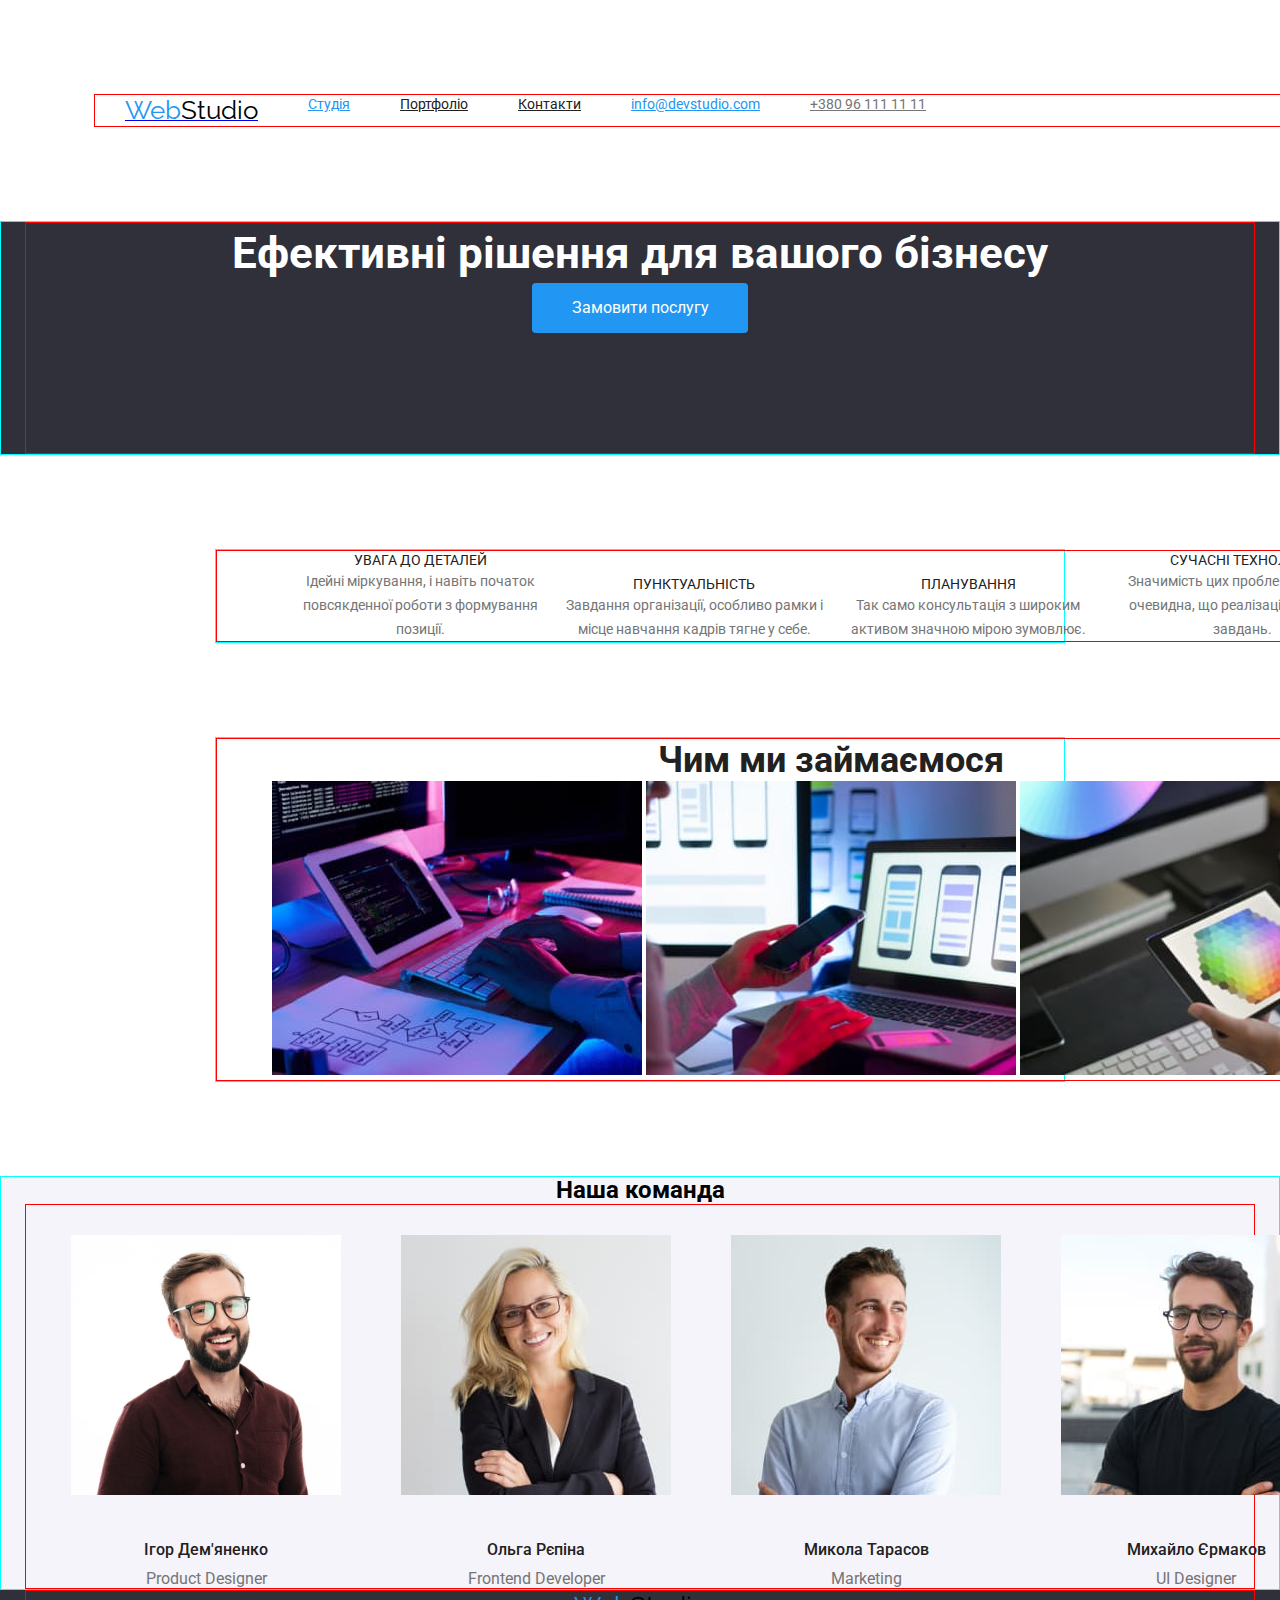
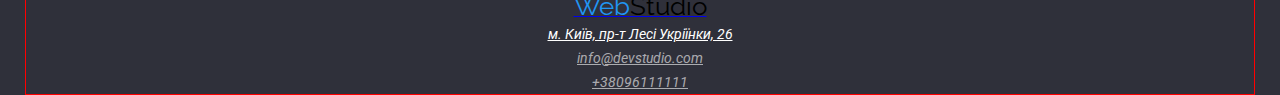
==== index.html @ 7ef8d518 "дз" ====
<!DOCTYPE html>
<html lang="en">
  <head>
    <meta charset="UTF-8" />
    <meta http-equiv="X-UA-Compatible" content="IE=edge" />
    <meta name="viewport" content="width=device-width, initial-scale=1.0" />
    <link rel="preconnect" href="https://fonts.googleapis.com" />
    <link rel="preconnect" href="https://fonts.gstatic.com" crossorigin />
    <link
      href="https://fonts.googleapis.com/css2?family=Raleway:wght@700&family=Roboto:wght@400;500;700;900&display=swap"
      rel="stylesheet"
    />
    <link
      rel="stylesheet"
      href="https://cdnjs.cloudflare.com/ajax/libs/modern-normalize/1.1.0/modern-normalize.min.css"
    />
    <link rel="stylesheet" href="./Styles/styles.css" />
    <title>Web studio</title>
  </head>
  <body class="body">
    <!--Header-->
    <header class="header">
      <!--Navigation-->
      <div class="conteiner">
        <nav>
          <ul class="header_list list">
            <li>
              <a
                class="header_logo"
                href="./index.html"
                rel="noopeper noreforrer nofollow"
                ><span class="web">Web</span
                ><span class="webstudio">Studio</span></a
              >
            </li>
            <li class="item">
              <a class="studio" href="">Студія</a>
            </li>
            <li class="item">
              <a
                class="portfolio"
                href="./portfolio.html"
                rel="noopeper noreforrer nofollow"
                >Портфоліо</a
              >
            </li>
            <li class="item">
              <a class="contacs" href="">Контакти</a>
            </li>
          </ul>
        </nav>
        <!--Top Line-->
        <ul class="header_list list">
          <li class="item">
            <a
              class="mail"
              href="mailto:info@devstudio.com"
              rel="noopeper noreforrer nofollow"
              >info@devstudio.com</a
            >
          </li>
          <li class="item">
            <a class="tel" href="tel:+380961111111">+380 96 111 11 11</a>
          </li>
        </ul>
      </div>
    </header>
    <!--Hero-->
    <main class="main">
      <section class="section hero">
        <div class="conteiner main_class">
          <h1 class="hero_title">Ефективні рішення для вашого бізнесу</h1>
          <button type="button" class="hero_btm">
            <span class="button_text">Замовити послугу</span>
          </button>
        </div>
      </section>
      <!--description-->
      <section class="section">
        <div class="conteiner">
          <ul class="description">
            <li class="description_title">
              <h3 class="description-list">УВАГА ДО ДЕТАЛЕЙ</h3>
              <p class="coment">
                Ідейні міркування, і навіть початок повсякденної роботи з
                формування позиції.
              </p>
            </li>
            <li class="description_title">
              <h3 class="description-list">ПУНКТУАЛЬНІСТЬ</h3>
              <p class="coment">
                Завдання організації, особливо рамки і місце навчання кадрів
                тягне у себе.
              </p>
            </li>
            <li class="description_title">
              <h3 class="description-list">ПЛАНУВАННЯ</h3>
              <p class="coment">
                Так само консультація з широким активом значною мірою зумовлює.
              </p>
            </li>
            <li class="description_title">
              <h3 class="description-list">СУЧАСНІ ТЕХНОЛОГІЇ</h3>
              <p class="coment">
                Значимість цих проблем настільки очевидна, що реалізація
                планових завдань.
              </p>
            </li>
          </ul>
        </div>
      </section>
      <!--About-->
      <section class="section about_conteiner">
        <div class="conteiner">
          <h2 class="about-work">Чим ми займаємося</h2>
          <ul class="list">
            <li class="about_img">
              <img src="./img/web.jpg" alt="Work1" width="370" />
            </li>
            <li class="about_img">
              <img src="./img/mob.jpg" alt="Work2" width="370" />
            </li>
            <li class="about_img">
              <img src="./img/disene.jpg" alt="Work3" width="370" />
            </li>
          </ul>
        </div>
      </section>
      <!--Our team-->
      <section class="section section_team">
        <h2 class="team_tekst">Наша команда</h2>
        <div class="conteiner">
          <ul class="user_team list">
            <li class="team_img">
              <img
                class="our_img"
                src="./img/igor.jpg"
                alt="user igor"
                width="270"
              />
              <h3 class="name">Ігор Дем'яненко</h3>
              <p class="team_work">Product Designer</p>
            </li>
            <li class="team_img">
              <img
                class="our_img"
                src="./img/olga.jpg"
                alt="user olga"
                width="270"
              />
              <h3 class="name">Ольга Рєпіна</h3>
              <p class="team_work">Frontend Developer</p>
            </li>
            <li class="team_img">
              <img
                class="our_img"
                src="./img/mukola.jpg"
                alt="user mukola"
                width="270"
              />
              <h3 class="name">Микола Тарасов</h3>
              <p class="team_work">Marketing</p>
            </li>
            <li class="team_img">
              <img
                class="our_img"
                src="./img/muhailo.jpg"
                alt="user muhailo"
                width="270"
              />
              <h3 class="name">Михайло Єрмаков</h3>
              <p class="team_work">UI Designer</p>
            </li>
          </ul>
        </div>
      </section>
    </main>
    <!--Footer-->
    <footer class="footer">
      <div class="conteiner">
        <a href="./index.html" rel="noopeper noreforrer nofollow"
          ><span class="web">Web</span><span class="webstudio">Studio</span></a
        >
        <address>
          <ul class="list">
            <li>
              <a
                class="navigation"
                href="https://goo.gl/maps/btzMH1qsc4WPmSUG9"
                rel="noopeper noreforrer nofollow"
              >
                м. Київ, пр-т Лесі Укріїнки, 26
              </a>
            </li>
            <li>
              <a
                class="footer_mail"
                href="mailto:info@devstudio.com"
                rel="noopeper noreforrer nofollow"
                >info@devstudio.com</a
              >
            </li>
            <li>
              <a class="footer_tel" href="tel:+380961111111">+38096111111</a>
            </li>
          </ul>
        </address>
      </div>
    </footer>
  </body>
</html>
---- Styles/styles.css ----
html {
  box-sizing: border-box;
}

*,
*::before,
*::after {
  box-sizing: inherit;
}

h1,
h2,
h3,
p,
ul[class],
ol[class],
li {
  margin: 0;
}

.body {
  font-family: "Roboto", sans-serif;
  padding: 0;
  margin: 0;
}

.list,
li {
  list-style: none;
}

.educetion {
  width: 1600px;
  border-color: #000000;
  outline: #2196f3;
}

.main_educetion {
}

.section {
  margin: 94px 215px;
  border: 1px solid aqua;
}

.conteiner {
  width: 1230px;
  margin: 0 auto;
  padding-left: 15px;
  padding-right: 15px;
  border: 1px solid red;
  text-align: center;
}

/* Header */

.header {
  margin: 94px;
}

/* Navigation */

.header_list .item {
  margin-left: 50px;
}

.header .conteiner {
  display: flex;
}

.header_logo {
  margin-left: 15px;
}

.header_list {
  display: flex;
}

.web {
  font-family: "Raleway";
  font-size: 26px;
  line-height: calc(31 / 26);
  color: #2196f3;
}

.webstudio {
  font-family: "Raleway";
  font-size: 26px;
  line-height: calc(31 / 26);
  color: #000000;
}

.studio {
  font-size: 14px;
  line-height: calc(16 / 14);
  color: #2196f3;
}

.portfolio {
  font-size: 14px;
  line-height: calc(16 / 14);
  color: #212121;
}

.contacs {
  font-size: 14px;
  line-height: calc(16 / 14);
  color: #212121;
}

/* Top line */

.mail {
  font-size: 14px;
  line-height: calc(16 / 14);
  color: #2196f3;
}

.tel {
  font-size: 14px;
  line-height: calc(16 / 14);
  color: #757575;
}

/* Hero */

.hero {
  margin: 0px;
  background: #2f303a;
  margin-bottom: 90px;
}

.main_class {
  padding-bottom: 120px;
}

.hero_title {
  font-size: 44px;
  line-height: calc(60 / 44);
  color: #ffffff;
}

.hero_btm {
  border-radius: 4px;
  padding: 10px 32px;
  border: #2196f3;
  min-width: 216px;
  background-color: #2196f3;
  text-align: center;
  cursor: pointer;
  text-decoration: none;
}

.button_text {
  width: 152px;
  height: 30px;
  font-size: 16px;
  line-height: calc(30 / 16);
  color: #fff;
  display: inline-block;
}

/* Description */

.description {
  padding: 0;
}

.conteiner > .description_title:not(:first-child) {
  margin-right: 10px;
}

.description_title {
  width: 270px;
  display: inline-block;
}

.description-list {
  /* padding-top: 20px; */
  font-weight: 400;
  font-size: 14px;
  line-height: calc(16 / 14);
  color: #212121;
  display: inline;
}

.coment {
  font-weight: 400;
  font-size: 14px;
  line-height: 24px;
  color: #757575;
}

/* About */

.about_conteiner {
}

.about-work {
  text-align: center;
  font-size: 36px;
  line-height: calc(42 / 36);
  color: #212121;
}
.about_img {
  display: inline-block;
  flex-basis: calc((100% - 370px) / 3);
}

/* Our team */

.section_team {
  margin: auto;
  background-color: #f5f4fa;
}

.team_tekst {
  text-align: center;
}

.user_team {
  display: flex;
}

.list {
  padding: 0px;
}

.team_img {
  display: inline-block;
  flex-basis: calc((100% - 270px) / 4);
}
.our_img {
  margin: 30px;
  background-color: #fff;
}

.name {
  margin: 10px;
  font-weight: 500;
  font-size: 16px;
  line-height: calc(19 / 16);
  color: #212121;
}

.team_work {
  font-weight: 400;
  font-size: 16px;
  line-height: calc(19 / 16);
  color: #757575;
}

/* Section Portfolio */

.section_portfolio {
  background-color: yellow;
}

.conteiner_portfolio {
  min-width: 1170px;
  background-color: yellow;
  display: inline;
  flex-direction: row;
}

.list_portfolio {
  /* display: inline;
  flex-direction: row; */
}

.button_listen {
  width: 73px;
  height: 38px;
  background-color: #2196f3;
  border: #2196f3;
  border-radius: 4px;
  cursor: pointer;
}

.button_active {
  width: 23px;
  height: 26px;
  color: #fff;
}

.button_portfolio {
  font-weight: 500;
  font-size: 16px;
  line-height: calc(26 / 16);
  color: #212121;
  border-radius: 4px;
  border: #212121;
  cursor: pointer;
}

.about_name {
  font-weight: 700;
  font-size: 18px;
  line-height: calc(36 / 18);
  color: #212121;
}

.about_text {
  font-weight: 400;
  font-size: 16px;
  line-height: calc(30 / 16);
  color: #757575;
}

/* Footer */

.footer {
  background: #2f303a;
}

.navigation {
  font-weight: 400;
  font-size: 14px;
  line-height: calc(24 / 14);
  color: #ffffff;
}

.footer_mail {
  font-weight: 400;
  font-size: 14px;
  line-height: calc(24 / 14);
  color: rgba(255, 255, 255, 0.6);
}

.footer_tel {
  font-weight: 400;
  font-size: 14px;
  line-height: calc(24 / 14);
  color: rgba(255, 255, 255, 0.6);
}
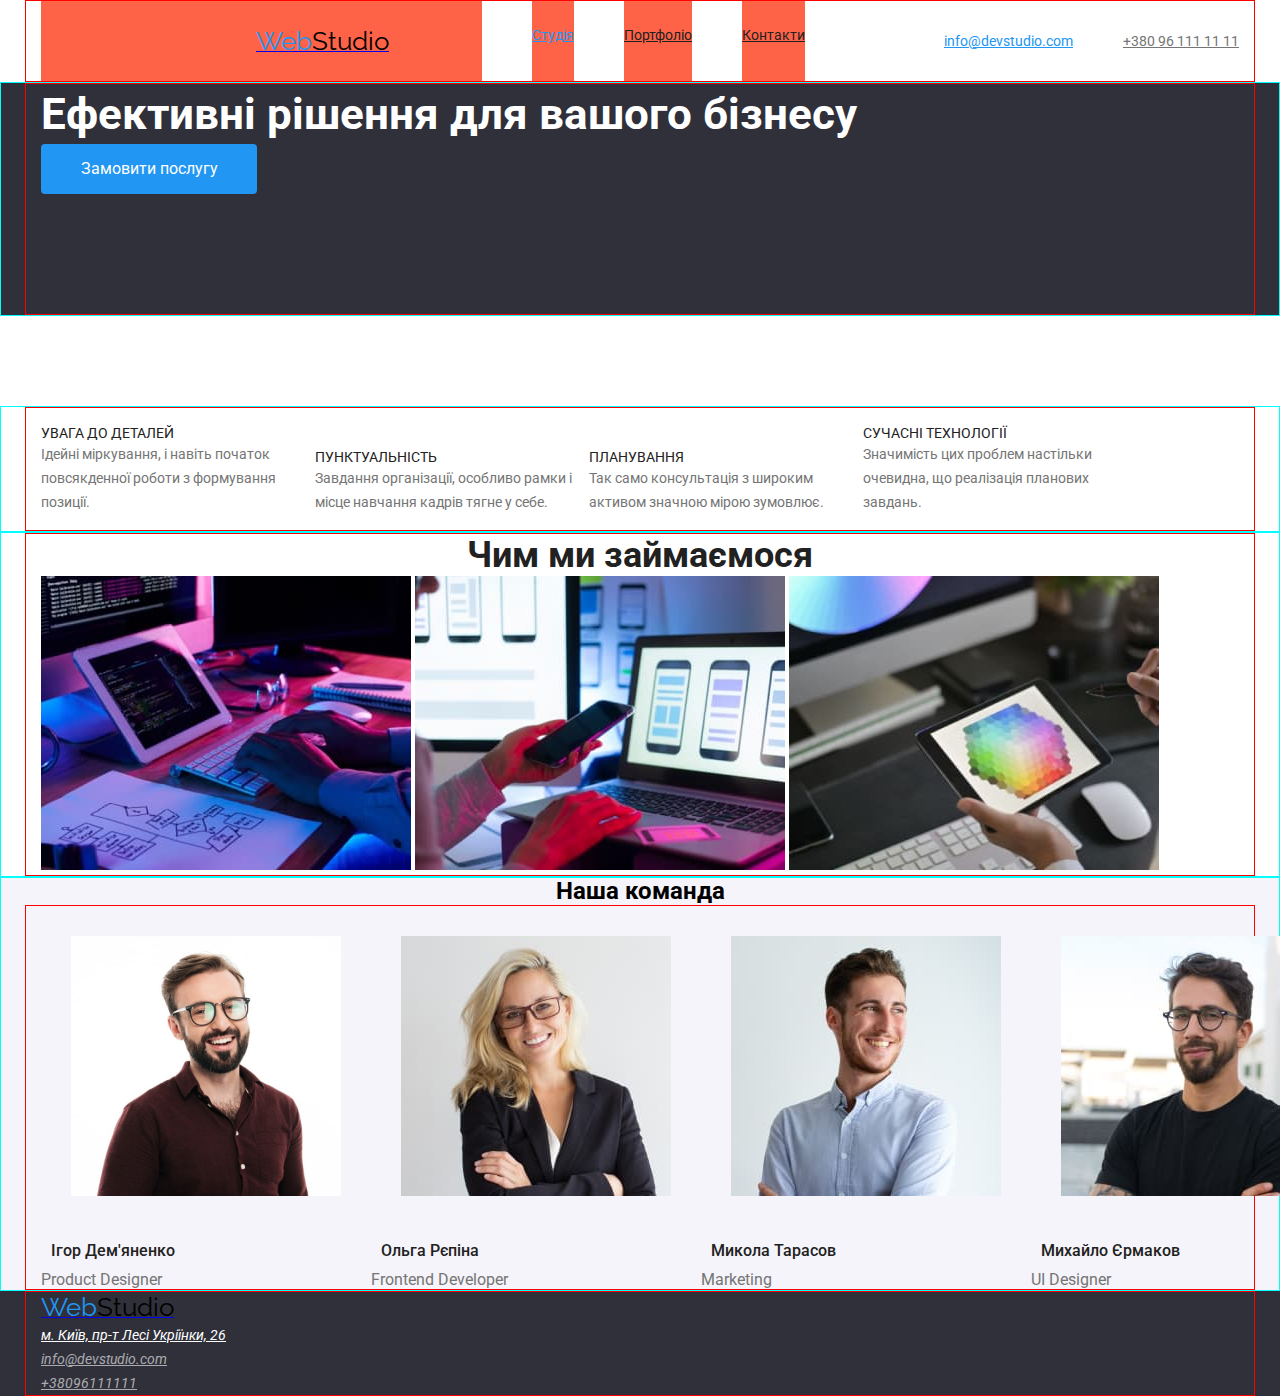
==== commit d1b4c082: "дз" ====
--- a/index.html
+++ b/index.html
@@ -21,10 +21,10 @@
     <!--Header-->
     <header class="header">
       <!--Navigation-->
-      <div class="conteiner">
+      <div class="conteiner header_navi">
         <nav>
           <ul class="header_list list">
-            <li>
+            <li class="item">
               <a
                 class="header_logo"
                 href="./index.html"
@@ -50,7 +50,7 @@
           </ul>
         </nav>
         <!--Top Line-->
-        <ul class="header_list list">
+        <ul class="out_list list">
           <li class="item">
             <a
               class="mail"
--- a/Styles/styles.css
+++ b/Styles/styles.css
@@ -12,11 +12,22 @@
 h2,
 h3,
 p,
-ul[class],
-ol[class],
+/* ul[class], */
+/* ol[class], */
 li {
   margin: 0;
 }
+
+.list,
+li {
+  list-style: none;
+}
+
+.list {
+  padding: 0px;
+  margin: 0px;
+}
+
 
 .body {
   font-family: "Roboto", sans-serif;
@@ -24,10 +35,6 @@
   margin: 0;
 }
 
-.list,
-li {
-  list-style: none;
-}
 
 .educetion {
   width: 1600px;
@@ -39,7 +46,7 @@
 }
 
 .section {
-  margin: 94px 215px;
+  /* margin: 94px 215px; */
   border: 1px solid aqua;
 }
 
@@ -49,31 +56,52 @@
   padding-left: 15px;
   padding-right: 15px;
   border: 1px solid red;
-  text-align: center;
+  /* text-align: center; */
 }
 
 /* Header */
 
 .header {
-  margin: 94px;
+  /* margin: 0; */
 }
 
 /* Navigation */
 
+.header_navi {
+  
+  display: flex;
+  align-items: center;
+}
+
+.header_logo {
+  margin-left: 215px;
+  margin-right: 93px;
+}
+
 .header_list .item {
+  display: block;
+  padding-top: 25px;
+  padding-bottom: 24px;
+  background-color: tomato;
+}
+
+.header_list .item + .item {
   margin-left: 50px;
-}
-
-.header .conteiner {
-  display: flex;
-}
-
-.header_logo {
-  margin-left: 15px;
 }
 
 .header_list {
   display: flex;
+}
+
+/* <!--Top Line--> */
+
+.out_list {
+  display: flex;
+  margin-left: auto;
+}
+
+.out_list .item + .item {
+  margin-left: 50px;
 }
 
 .web {
@@ -222,9 +250,6 @@
   display: flex;
 }
 
-.list {
-  padding: 0px;
-}
 
 .team_img {
   display: inline-block;
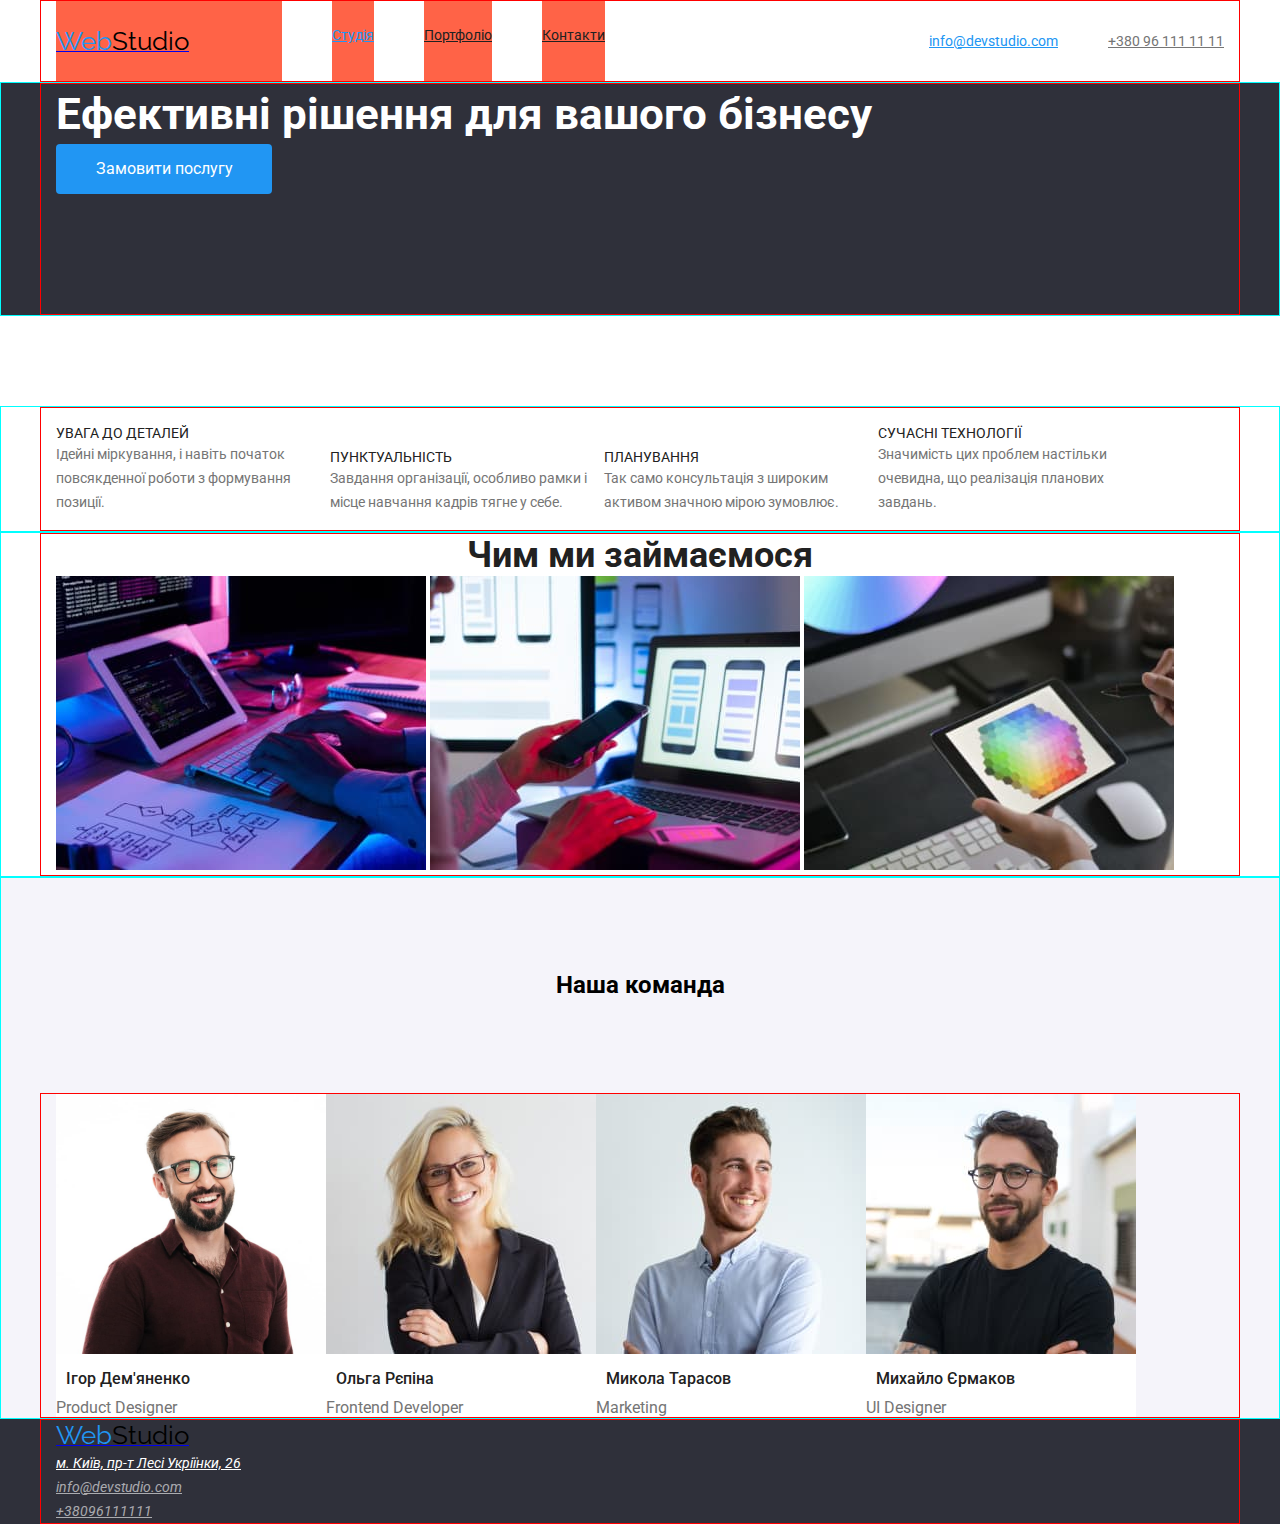
==== commit 151410c9: "dz" ====
--- a/index.html
+++ b/index.html
@@ -130,48 +130,58 @@
       <section class="section section_team">
         <h2 class="team_tekst">Наша команда</h2>
         <div class="conteiner">
-          <ul class="user_team list">
-            <li class="team_img">
-              <img
-                class="our_img"
-                src="./img/igor.jpg"
-                alt="user igor"
-                width="270"
-              />
-              <h3 class="name">Ігор Дем'яненко</h3>
-              <p class="team_work">Product Designer</p>
-            </li>
-            <li class="team_img">
-              <img
-                class="our_img"
-                src="./img/olga.jpg"
-                alt="user olga"
-                width="270"
-              />
-              <h3 class="name">Ольга Рєпіна</h3>
-              <p class="team_work">Frontend Developer</p>
-            </li>
-            <li class="team_img">
-              <img
-                class="our_img"
-                src="./img/mukola.jpg"
-                alt="user mukola"
-                width="270"
-              />
-              <h3 class="name">Микола Тарасов</h3>
-              <p class="team_work">Marketing</p>
-            </li>
-            <li class="team_img">
-              <img
-                class="our_img"
-                src="./img/muhailo.jpg"
-                alt="user muhailo"
-                width="270"
-              />
-              <h3 class="name">Михайло Єрмаков</h3>
-              <p class="team_work">UI Designer</p>
-            </li>
-          </ul>
+          <div class="flex_conteiner">
+            <!-- <ul class="user_team list"> -->
+              <div class="conteiner_team">
+                <li class="team_img">
+                  <img
+                    class="our_img"
+                    src="./img/igor.jpg"
+                    alt="user igor"
+                    width="270"
+                  />
+                  <h3 class="name">Ігор Дем'яненко</h3>
+                  <p class="team_work">Product Designer</p>
+                </li>
+              </div>
+              <div class="conteiner_team">
+                <li class="team_img">
+                  <img
+                    class="our_img"
+                    src="./img/olga.jpg"
+                    alt="user olga"
+                    width="270"
+                  />
+                  <h3 class="name">Ольга Рєпіна</h3>
+                  <p class="team_work">Frontend Developer</p>
+                </li>
+              </div>
+              <div class="conteiner_team">
+                <li class="team_img">
+                  <img
+                    class="our_img"
+                    src="./img/mukola.jpg"
+                    alt="user mukola"
+                    width="270"
+                  />
+                  <h3 class="name">Микола Тарасов</h3>
+                  <p class="team_work">Marketing</p>
+                </li>
+              </div>
+              <div class="conteiner_team">
+                <li class="team_img">
+                  <img
+                    class="our_img"
+                    src="./img/muhailo.jpg"
+                    alt="user muhailo"
+                    width="270"
+                  />
+                  <h3 class="name">Михайло Єрмаков</h3>
+                  <p class="team_work">UI Designer</p>
+                </li>
+              </div>
+            </ul>
+          </div>
         </div>
       </section>
     </main>
--- a/Styles/styles.css
+++ b/Styles/styles.css
@@ -28,19 +28,17 @@
   margin: 0px;
 }
 
-
 .body {
   font-family: "Roboto", sans-serif;
   padding: 0;
   margin: 0;
 }
 
-
-.educetion {
+/* .educetion {
   width: 1600px;
   border-color: #000000;
   outline: #2196f3;
-}
+} */
 
 .main_educetion {
 }
@@ -51,7 +49,7 @@
 }
 
 .conteiner {
-  width: 1230px;
+  width: 1200px;
   margin: 0 auto;
   padding-left: 15px;
   padding-right: 15px;
@@ -68,13 +66,11 @@
 /* Navigation */
 
 .header_navi {
-  
   display: flex;
   align-items: center;
 }
 
 .header_logo {
-  margin-left: 215px;
   margin-right: 93px;
 }
 
@@ -238,18 +234,33 @@
 /* Our team */
 
 .section_team {
-  margin: auto;
+  /* margin: auto; */
   background-color: #f5f4fa;
 }
 
+.flex_conteiner {
+  display: flex;
+  flex-wrap: wrap;
+}
+
+.conteiner_team {
+  width: 270px;
+  margin-right: 30px;
+  background-color: #ffffff;
+}
+.conteiner_team:not(:last-child) {
+  margin-right: 0px;
+}
+
 .team_tekst {
+  margin-top: 94px;
+  margin-bottom: 94px;
   text-align: center;
 }
 
-.user_team {
-  display: flex;
-}
-
+/* .user_team {
+  display: flex;
+}
 
 .team_img {
   display: inline-block;
@@ -258,7 +269,7 @@
 .our_img {
   margin: 30px;
   background-color: #fff;
-}
+} */
 
 .name {
   margin: 10px;
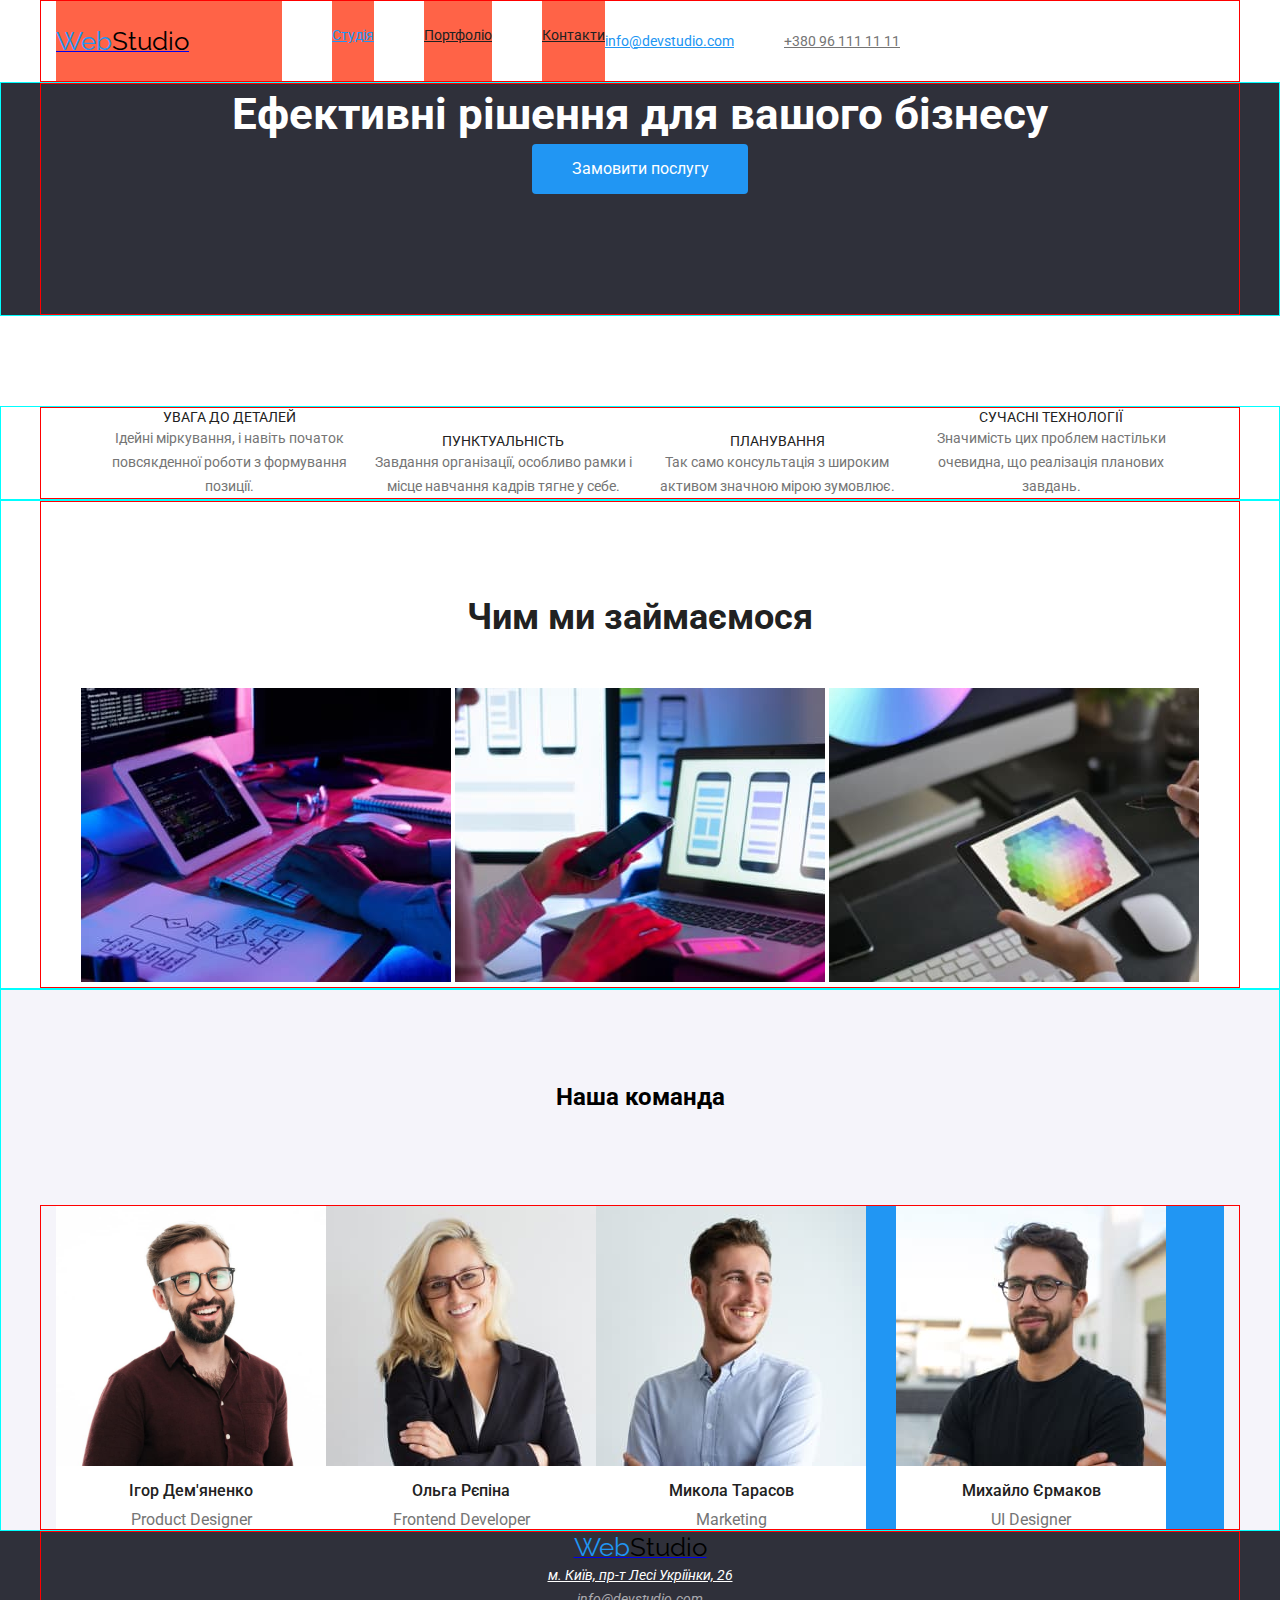
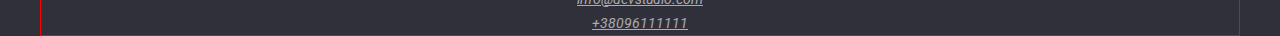
==== commit 81cd92e2: "дз" ====
--- a/index.html
+++ b/index.html
@@ -129,7 +129,7 @@
       <!--Our team-->
       <section class="section section_team">
         <h2 class="team_tekst">Наша команда</h2>
-        <div class="conteiner">
+        <div class="conteiner conteiner_our">
           <div class="flex_conteiner">
             <!-- <ul class="user_team list"> -->
               <div class="conteiner_team">
--- a/Styles/styles.css
+++ b/Styles/styles.css
@@ -12,8 +12,8 @@
 h2,
 h3,
 p,
-/* ul[class], */
-/* ol[class], */
+ul[class],
+ol[class],
 li {
   margin: 0;
 }
@@ -54,7 +54,7 @@
   padding-left: 15px;
   padding-right: 15px;
   border: 1px solid red;
-  /* text-align: center; */
+  text-align: center;
 }
 
 /* Header */
@@ -221,6 +221,8 @@
 }
 
 .about-work {
+  margin-top: 94px;
+  margin-bottom: 50px;
   text-align: center;
   font-size: 36px;
   line-height: calc(42 / 36);
@@ -233,23 +235,36 @@
 
 /* Our team */
 
+.conteiner_our {
+  width: 1200px;
+  margin: 0 auto;
+  padding-left: 15px;
+  padding-right: 15px;
+  margin-left: auto;
+  margin-right: auto;
+}
+
+.flex_conteiner {
+  display: flex;
+  flex-wrap: wrap;
+  background-color: #2196f3;
+}
+
 .section_team {
-  /* margin: auto; */
+  margin: auto;
+  /* display: flex;
+  flex-wrap: wrap; */
   background-color: #f5f4fa;
-}
-
-.flex_conteiner {
-  display: flex;
-  flex-wrap: wrap;
 }
 
 .conteiner_team {
   width: 270px;
-  margin-right: 30px;
+  margin-left: 30px;
   background-color: #ffffff;
 }
-.conteiner_team:not(:last-child) {
-  margin-right: 0px;
+
+.section_team .conteiner_team:not(:last-child) {
+  margin-left: 0px;
 }
 
 .team_tekst {
@@ -258,10 +273,12 @@
   text-align: center;
 }
 
-/* .user_team {
-  display: flex;
-}
-
+.user_team {
+  display: flex;
+  flex-wrap: wrap;
+  background-color: #2196f3;
+}
+/*
 .team_img {
   display: inline-block;
   flex-basis: calc((100% - 270px) / 4);
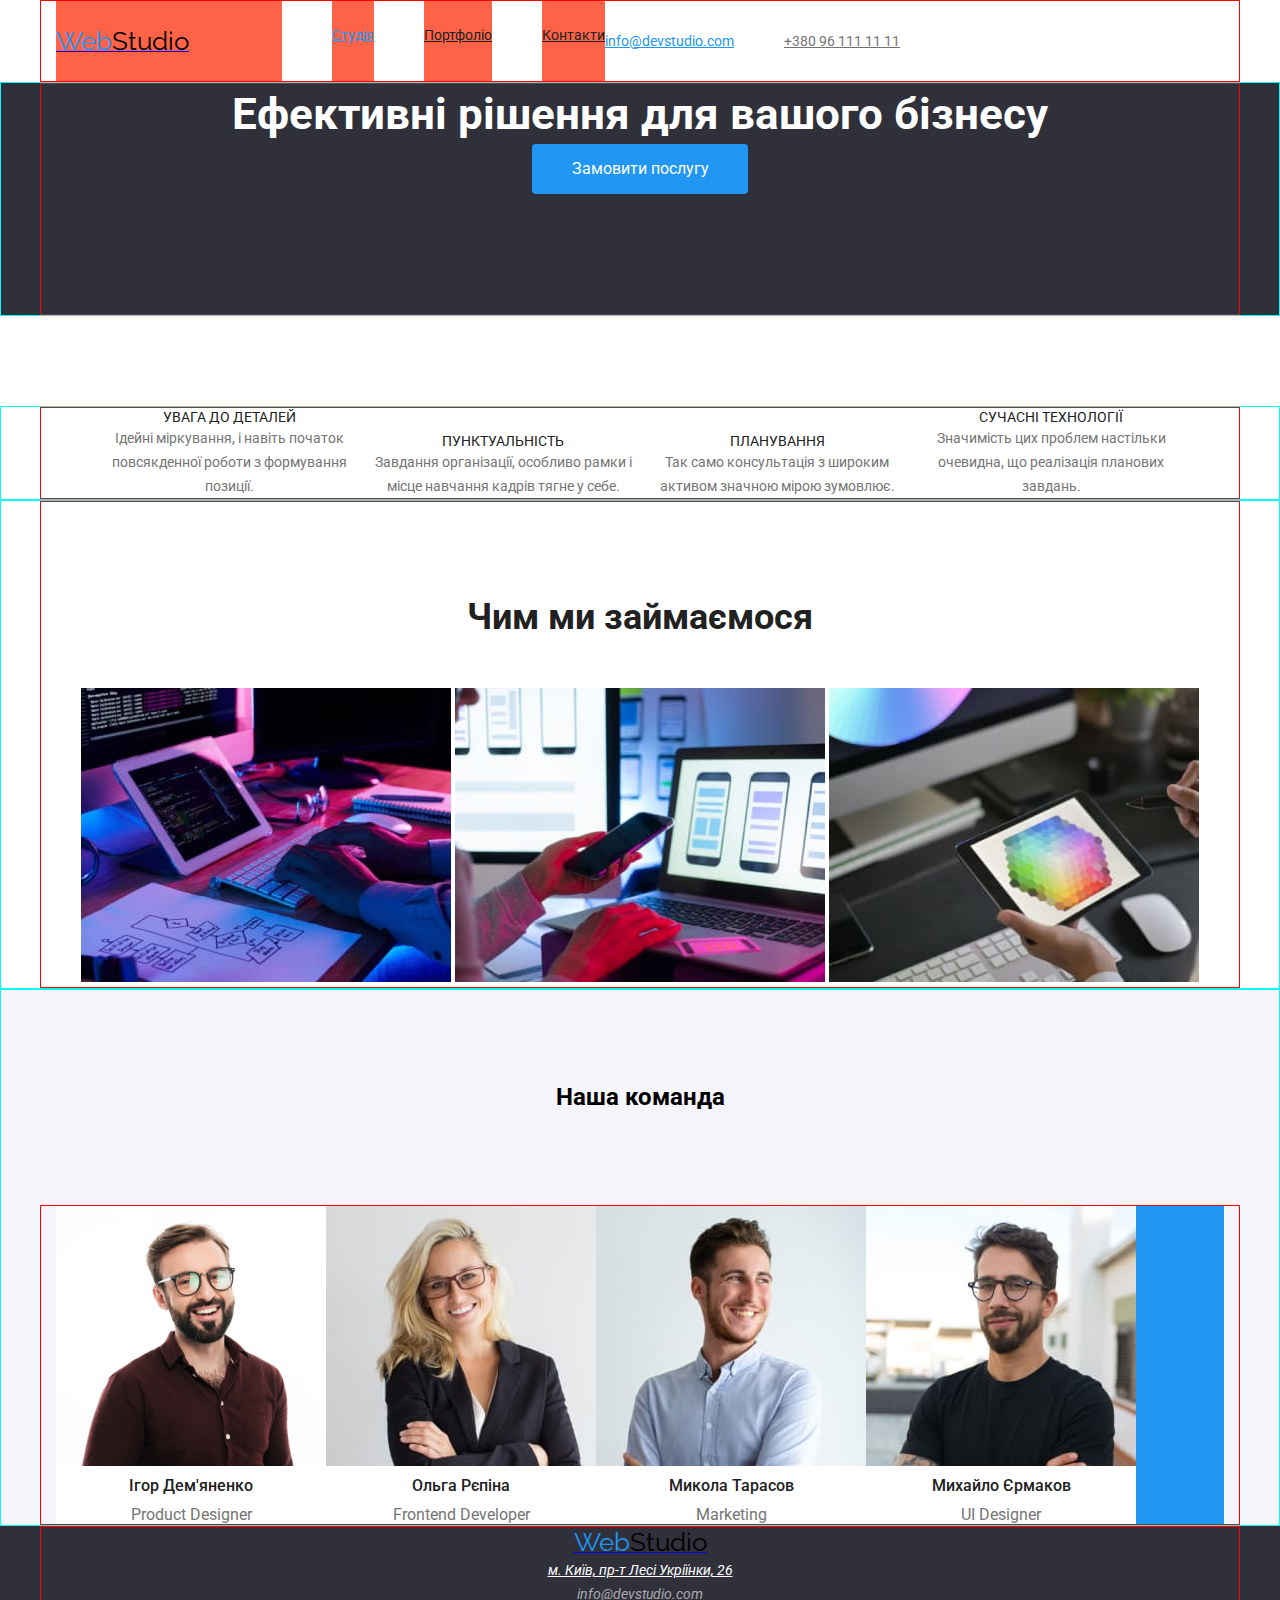
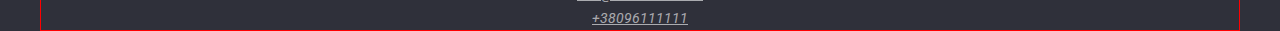
==== commit 9d77649f: "нерозумію" ====
--- a/index.html
+++ b/index.html
@@ -130,58 +130,48 @@
       <section class="section section_team">
         <h2 class="team_tekst">Наша команда</h2>
         <div class="conteiner conteiner_our">
-          <div class="flex_conteiner">
-            <!-- <ul class="user_team list"> -->
-              <div class="conteiner_team">
-                <li class="team_img">
-                  <img
-                    class="our_img"
-                    src="./img/igor.jpg"
-                    alt="user igor"
-                    width="270"
-                  />
-                  <h3 class="name">Ігор Дем'яненко</h3>
-                  <p class="team_work">Product Designer</p>
-                </li>
-              </div>
-              <div class="conteiner_team">
-                <li class="team_img">
-                  <img
-                    class="our_img"
-                    src="./img/olga.jpg"
-                    alt="user olga"
-                    width="270"
-                  />
-                  <h3 class="name">Ольга Рєпіна</h3>
-                  <p class="team_work">Frontend Developer</p>
-                </li>
-              </div>
-              <div class="conteiner_team">
-                <li class="team_img">
-                  <img
-                    class="our_img"
-                    src="./img/mukola.jpg"
-                    alt="user mukola"
-                    width="270"
-                  />
-                  <h3 class="name">Микола Тарасов</h3>
-                  <p class="team_work">Marketing</p>
-                </li>
-              </div>
-              <div class="conteiner_team">
-                <li class="team_img">
-                  <img
-                    class="our_img"
-                    src="./img/muhailo.jpg"
-                    alt="user muhailo"
-                    width="270"
-                  />
-                  <h3 class="name">Михайло Єрмаков</h3>
-                  <p class="team_work">UI Designer</p>
-                </li>
-              </div>
-            </ul>
-          </div>
+          <ul class="list user_team">
+            <li class="team_img">
+              <img
+                class="our_img"
+                src="./img/igor.jpg"
+                alt="user igor"
+                width="270"
+              />
+              <h3 class="name">Ігор Дем'яненко</h3>
+              <p class="team_work">Product Designer</p>
+            </li>
+            <li class="team_img">
+              <img
+                class="our_img"
+                src="./img/olga.jpg"
+                alt="user olga"
+                width="270"
+              />
+              <h3 class="name">Ольга Рєпіна</h3>
+              <p class="team_work">Frontend Developer</p>
+            </li>
+            <li class="team_img">
+              <img
+                class="our_img"
+                src="./img/mukola.jpg"
+                alt="user mukola"
+                width="270"
+              />
+              <h3 class="name">Микола Тарасов</h3>
+              <p class="team_work">Marketing</p>
+            </li>
+            <li class="team_img">
+              <img
+                class="our_img"
+                src="./img/muhailo.jpg"
+                alt="user muhailo"
+                width="270"
+              />
+              <h3 class="name">Михайло Єрмаков</h3>
+              <p class="team_work">UI Designer</p>
+            </li>
+          </ul>
         </div>
       </section>
     </main>
--- a/Styles/styles.css
+++ b/Styles/styles.css
@@ -244,27 +244,8 @@
   margin-right: auto;
 }
 
-.flex_conteiner {
-  display: flex;
-  flex-wrap: wrap;
-  background-color: #2196f3;
-}
-
 .section_team {
-  margin: auto;
-  /* display: flex;
-  flex-wrap: wrap; */
   background-color: #f5f4fa;
-}
-
-.conteiner_team {
-  width: 270px;
-  margin-left: 30px;
-  background-color: #ffffff;
-}
-
-.section_team .conteiner_team:not(:last-child) {
-  margin-left: 0px;
 }
 
 .team_tekst {
@@ -276,17 +257,27 @@
 .user_team {
   display: flex;
   flex-wrap: wrap;
+  width: auto;
+  height: 100%;
   background-color: #2196f3;
 }
-/*
+
 .team_img {
-  display: inline-block;
-  flex-basis: calc((100% - 270px) / 4);
-}
+  width: 270px;
+  margin-right: 30px;
+  background-color: #ffffff;
+}
+
+.team_img:not(:last-child) {
+  margin-right: 0px;
+}
+
 .our_img {
-  margin: 30px;
+  display: block;
+  /* width: auto; */
+  /* height: 100%; */
   background-color: #fff;
-} */
+}
 
 .name {
   margin: 10px;
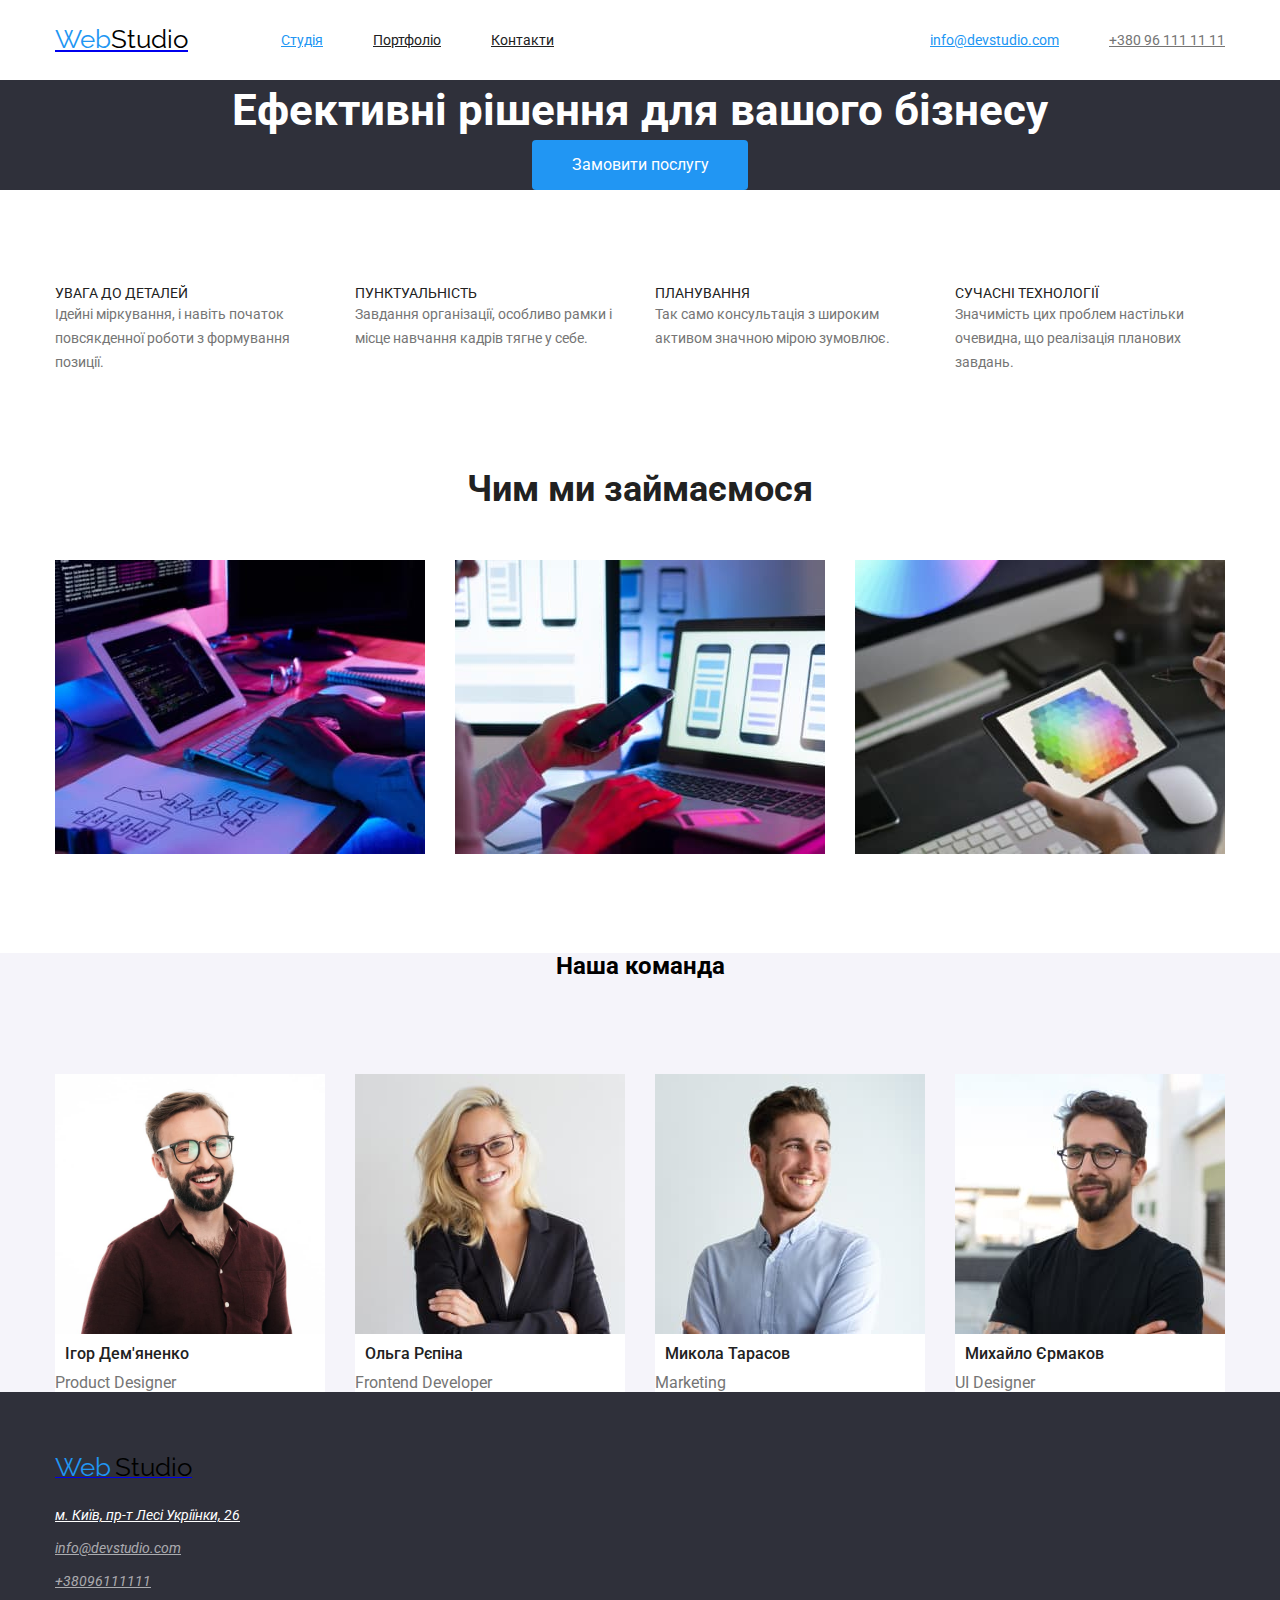
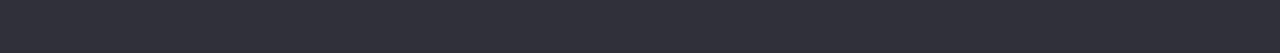
==== commit 1d477b82: "доробив Дз" ====
--- a/index.html
+++ b/index.html
@@ -20,7 +20,6 @@
   <body class="body">
     <!--Header-->
     <header class="header">
-      <!--Navigation-->
       <div class="conteiner header_navi">
         <nav>
           <ul class="header_list list">
@@ -33,10 +32,10 @@
                 ><span class="webstudio">Studio</span></a
               >
             </li>
-            <li class="item">
+            <li class="header_item">
               <a class="studio" href="">Студія</a>
             </li>
-            <li class="item">
+            <li class="header_item">
               <a
                 class="portfolio"
                 href="./portfolio.html"
@@ -44,7 +43,7 @@
                 >Портфоліо</a
               >
             </li>
-            <li class="item">
+            <li class="header_item">
               <a class="contacs" href="">Контакти</a>
             </li>
           </ul>
@@ -76,7 +75,7 @@
         </div>
       </section>
       <!--description-->
-      <section class="section">
+      <section class="section section_description">
         <div class="conteiner">
           <ul class="description">
             <li class="description_title">
@@ -111,9 +110,9 @@
       </section>
       <!--About-->
       <section class="section about_conteiner">
-        <div class="conteiner">
+        <div class="conteiner conteiner_our">
           <h2 class="about-work">Чим ми займаємося</h2>
-          <ul class="list">
+          <ul class="list about_work">
             <li class="about_img">
               <img src="./img/web.jpg" alt="Work1" width="370" />
             </li>
@@ -177,13 +176,18 @@
     </main>
     <!--Footer-->
     <footer class="footer">
-      <div class="conteiner">
-        <a href="./index.html" rel="noopeper noreforrer nofollow"
-          ><span class="web">Web</span><span class="webstudio">Studio</span></a
+      <div class="conteiner conteiner_footer">
+        <a
+          class="footer_web"
+          href="./index.html"
+          rel="noopeper noreforrer nofollow"
+        >
+          <span class="web">Web</span>
+          <span class="webstudio">Studio</span></a
         >
         <address>
-          <ul class="list">
-            <li>
+          <ul class="footer_list list">
+            <li class="footer_href">
               <a
                 class="navigation"
                 href="https://goo.gl/maps/btzMH1qsc4WPmSUG9"
@@ -192,7 +196,7 @@
                 м. Київ, пр-т Лесі Укріїнки, 26
               </a>
             </li>
-            <li>
+            <li class="footer_href">
               <a
                 class="footer_mail"
                 href="mailto:info@devstudio.com"
@@ -200,7 +204,7 @@
                 >info@devstudio.com</a
               >
             </li>
-            <li>
+            <li class="footer_href">
               <a class="footer_tel" href="tel:+380961111111">+38096111111</a>
             </li>
           </ul>
--- a/Styles/styles.css
+++ b/Styles/styles.css
@@ -12,9 +12,8 @@
 h2,
 h3,
 p,
-ul[class],
-ol[class],
-li {
+/* ul[class], */
+ol[class] {
   margin: 0;
 }
 
@@ -34,18 +33,11 @@
   margin: 0;
 }
 
-/* .educetion {
-  width: 1600px;
-  border-color: #000000;
-  outline: #2196f3;
-} */
-
 .main_educetion {
 }
 
 .section {
-  /* margin: 94px 215px; */
-  border: 1px solid aqua;
+  /* border: 1px solid aqua; */
 }
 
 .conteiner {
@@ -53,47 +45,67 @@
   margin: 0 auto;
   padding-left: 15px;
   padding-right: 15px;
-  border: 1px solid red;
-  text-align: center;
+  /* border: 1px solid red; */
+  /* text-align: center; */
+}
+
+.line {
+  border: 1px solid #ECECEC;
 }
 
 /* Header */
 
 .header {
-  /* margin: 0; */
-}
-
-/* Navigation */
+}
 
 .header_navi {
   display: flex;
   align-items: center;
+  height: 80px;
+}
+
+.item {
+  /* vertical-align: middle; */
 }
 
 .header_logo {
   margin-right: 93px;
-}
-
-.header_list .item {
-  display: block;
-  padding-top: 25px;
-  padding-bottom: 24px;
-  background-color: tomato;
-}
-
-.header_list .item + .item {
+  padding-top: 24px;
+  padding-bottom: 25px;
+  display: flex;
+  /* background-color: red; */
+}
+
+.header_list {
+  vertical-align: middle;
+  display: flex;
+  /* padding-top: 24px;
+  padding-bottom: 25px; */
+  /* background-color: tomato; */
+}
+
+.header_item {
+  display: flex;
+  padding-top: 32px;
+  padding-bottom: 32px;
+  /* background-color: #2f303a; */
+}
+
+.header_list .header_item + .header_item {
   margin-left: 50px;
 }
 
-.header_list {
-  display: flex;
-}
-
 /* <!--Top Line--> */
 
 .out_list {
   display: flex;
   margin-left: auto;
+  /* background-color: aqua; */
+}
+
+.out_list .item {
+  padding-top: 32px;
+  padding-bottom: 32px;
 }
 
 .out_list .item + .item {
@@ -151,11 +163,12 @@
 .hero {
   margin: 0px;
   background: #2f303a;
-  margin-bottom: 90px;
+  margin-bottom: 94px;
+  text-align: center;
 }
 
 .main_class {
-  padding-bottom: 120px;
+  /* height: 600px; */
 }
 
 .hero_title {
@@ -186,21 +199,25 @@
 
 /* Description */
 
+.section_description {
+  margin-bottom: 94px;
+}
+
 .description {
-  padding: 0;
-}
-
-.conteiner > .description_title:not(:first-child) {
-  margin-right: 10px;
+  display: flex;
+}
+
+.description_title:not(:last-child) {
+  margin-right: 30px;
 }
 
 .description_title {
+  display: inline-block;
+}
+
+.description-list {
+  margin-bottom: 10px;
   width: 270px;
-  display: inline-block;
-}
-
-.description-list {
-  /* padding-top: 20px; */
   font-weight: 400;
   font-size: 14px;
   line-height: calc(16 / 14);
@@ -208,7 +225,12 @@
   display: inline;
 }
 
+.description {
+  justify-content: flex-end;
+}
+
 .coment {
+  width: 270px;
   font-weight: 400;
   font-size: 14px;
   line-height: 24px;
@@ -221,28 +243,22 @@
 }
 
 .about-work {
-  margin-top: 94px;
   margin-bottom: 50px;
   text-align: center;
   font-size: 36px;
   line-height: calc(42 / 36);
   color: #212121;
 }
-.about_img {
-  display: inline-block;
-  flex-basis: calc((100% - 370px) / 3);
+
+.about_work {
+  display: flex;
+}
+
+.about_img:not(:last-child) {
+  margin-right: 30px;
 }
 
 /* Our team */
-
-.conteiner_our {
-  width: 1200px;
-  margin: 0 auto;
-  padding-left: 15px;
-  padding-right: 15px;
-  margin-left: auto;
-  margin-right: auto;
-}
 
 .section_team {
   background-color: #f5f4fa;
@@ -256,26 +272,20 @@
 
 .user_team {
   display: flex;
-  flex-wrap: wrap;
-  width: auto;
-  height: 100%;
-  background-color: #2196f3;
+  /* background-color: #2196f3; */
 }
 
 .team_img {
   width: 270px;
+  background-color: #ffffff;
+}
+
+.team_img:not(:last-child) {
   margin-right: 30px;
-  background-color: #ffffff;
-}
-
-.team_img:not(:last-child) {
-  margin-right: 0px;
 }
 
 .our_img {
   display: block;
-  /* width: auto; */
-  /* height: 100%; */
   background-color: #fff;
 }
 
@@ -296,20 +306,49 @@
 
 /* Section Portfolio */
 
+.conteiner_portfolio {
+  /* display: flex; */
+  justify-content: end;
+  /* align-items: center; */
+  margin-top: 160px;
+  border: 0px;
+  /* background-color: #2196f3; */
+}
+
+.list_portfolio {
+  display: flex;
+  margin-left: 312px;
+  /* justify-content: end; */
+  /* align-items: center; */
+  margin-bottom: 34px;
+  /* background-color: tomato; */
+}
+
 .section_portfolio {
-  background-color: yellow;
-}
-
-.conteiner_portfolio {
-  min-width: 1170px;
-  background-color: yellow;
-  display: inline;
-  flex-direction: row;
-}
-
-.list_portfolio {
-  /* display: inline;
-  flex-direction: row; */
+  /* justify-content: center; */
+  /* text-align: center; */
+  display: flex;
+}
+
+.section_portfolio:not(:last-child) {
+  margin-right: 8px;
+}
+
+.img_portfolio {
+  display: flex;
+  flex-wrap: wrap;
+  /* background-color: red; */
+}
+
+.portfolio_list {
+  width: 370px;
+  margin-right: 30px;
+  margin-bottom: 8px;
+  /* background-color: tomato; */
+}
+
+.portfolio_list:nth-child(3n) {
+  margin-right: 0;
 }
 
 .button_listen {
@@ -328,6 +367,7 @@
 }
 
 .button_portfolio {
+  height: 38px;
   font-weight: 500;
   font-size: 16px;
   line-height: calc(26 / 16);
@@ -338,6 +378,7 @@
 }
 
 .about_name {
+  padding-top: 20px;
   font-weight: 700;
   font-size: 18px;
   line-height: calc(36 / 18);
@@ -345,6 +386,8 @@
 }
 
 .about_text {
+  padding-top: 4px;
+  padding-bottom: 20px;
   font-weight: 400;
   font-size: 16px;
   line-height: calc(30 / 16);
@@ -353,8 +396,33 @@
 
 /* Footer */
 
+.conteiner_footer {
+  /* flex-direction: row; */
+  /* margin-top: 60px; */
+}
+
 .footer {
   background: #2f303a;
+  /* height: 252px; */
+}
+
+.footer_web {
+  display: block;
+  padding-top: 60px;
+  padding-bottom: 20px;
+}
+
+.footer_list {
+  display: block;
+  padding-bottom: 60px;
+}
+
+.footer_href {
+  /* margin-bottom: 9px; */
+}
+
+.footer_href:not(:last-child) {
+  padding-bottom: 9px;
 }
 
 .navigation {
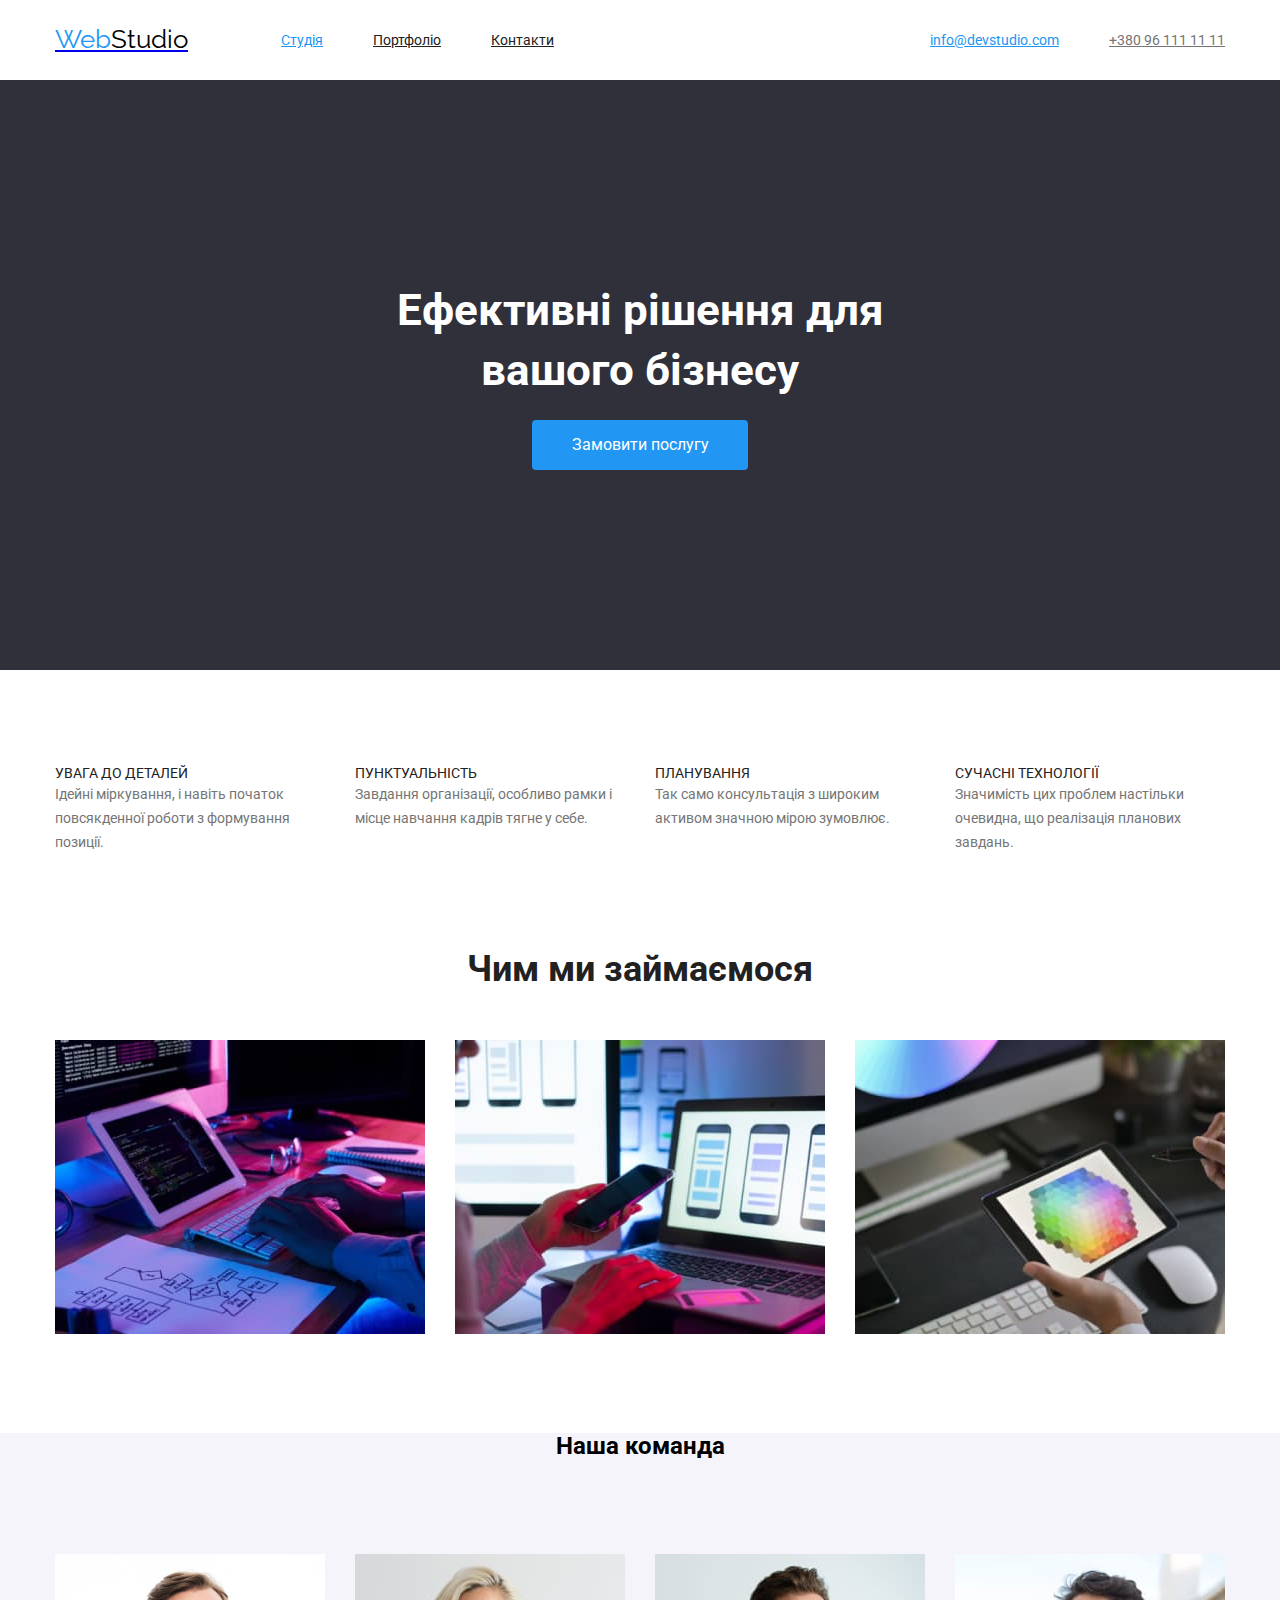
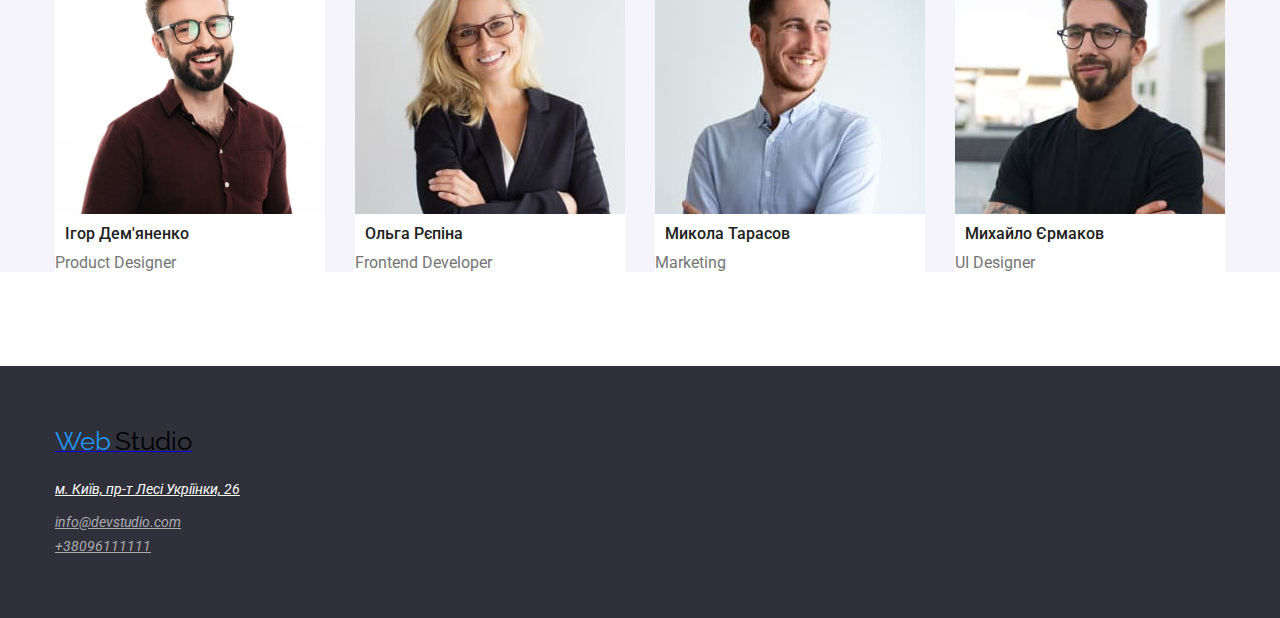
==== commit f964cd94: "До робив секцию Хіро" ====
--- a/index.html
+++ b/index.html
@@ -196,7 +196,7 @@
                 м. Київ, пр-т Лесі Укріїнки, 26
               </a>
             </li>
-            <li class="footer_href">
+            <li class="footer_">
               <a
                 class="footer_mail"
                 href="mailto:info@devstudio.com"
@@ -204,7 +204,7 @@
                 >info@devstudio.com</a
               >
             </li>
-            <li class="footer_href">
+            <li class="footer_">
               <a class="footer_tel" href="tel:+380961111111">+38096111111</a>
             </li>
           </ul>
--- a/Styles/styles.css
+++ b/Styles/styles.css
@@ -12,7 +12,6 @@
 h2,
 h3,
 p,
-/* ul[class], */
 ol[class] {
   margin: 0;
 }
@@ -50,7 +49,7 @@
 }
 
 .line {
-  border: 1px solid #ECECEC;
+  border: 1px solid #ececec;
 }
 
 /* Header */
@@ -169,9 +168,15 @@
 
 .main_class {
   /* height: 600px; */
+  text-align: center;
 }
 
 .hero_title {
+  margin: auto;
+  width: 600px;
+  padding-top: 200px;
+  margin-bottom: 20px;
+  text-align: center;
   font-size: 44px;
   line-height: calc(60 / 44);
   color: #ffffff;
@@ -182,6 +187,7 @@
   padding: 10px 32px;
   border: #2196f3;
   min-width: 216px;
+  margin-bottom: 200px;
   background-color: #2196f3;
   text-align: center;
   cursor: pointer;
@@ -261,6 +267,7 @@
 /* Our team */
 
 .section_team {
+  margin-bottom: 94px;
   background-color: #f5f4fa;
 }
 
@@ -305,6 +312,10 @@
 }
 
 /* Section Portfolio */
+
+.section_portfolio {
+  background-color: #F5F5F5;;
+}
 
 .conteiner_portfolio {
   /* display: flex; */
@@ -344,7 +355,7 @@
   width: 370px;
   margin-right: 30px;
   margin-bottom: 8px;
-  /* background-color: tomato; */
+  background-color:#EEEE;
 }
 
 .portfolio_list:nth-child(3n) {
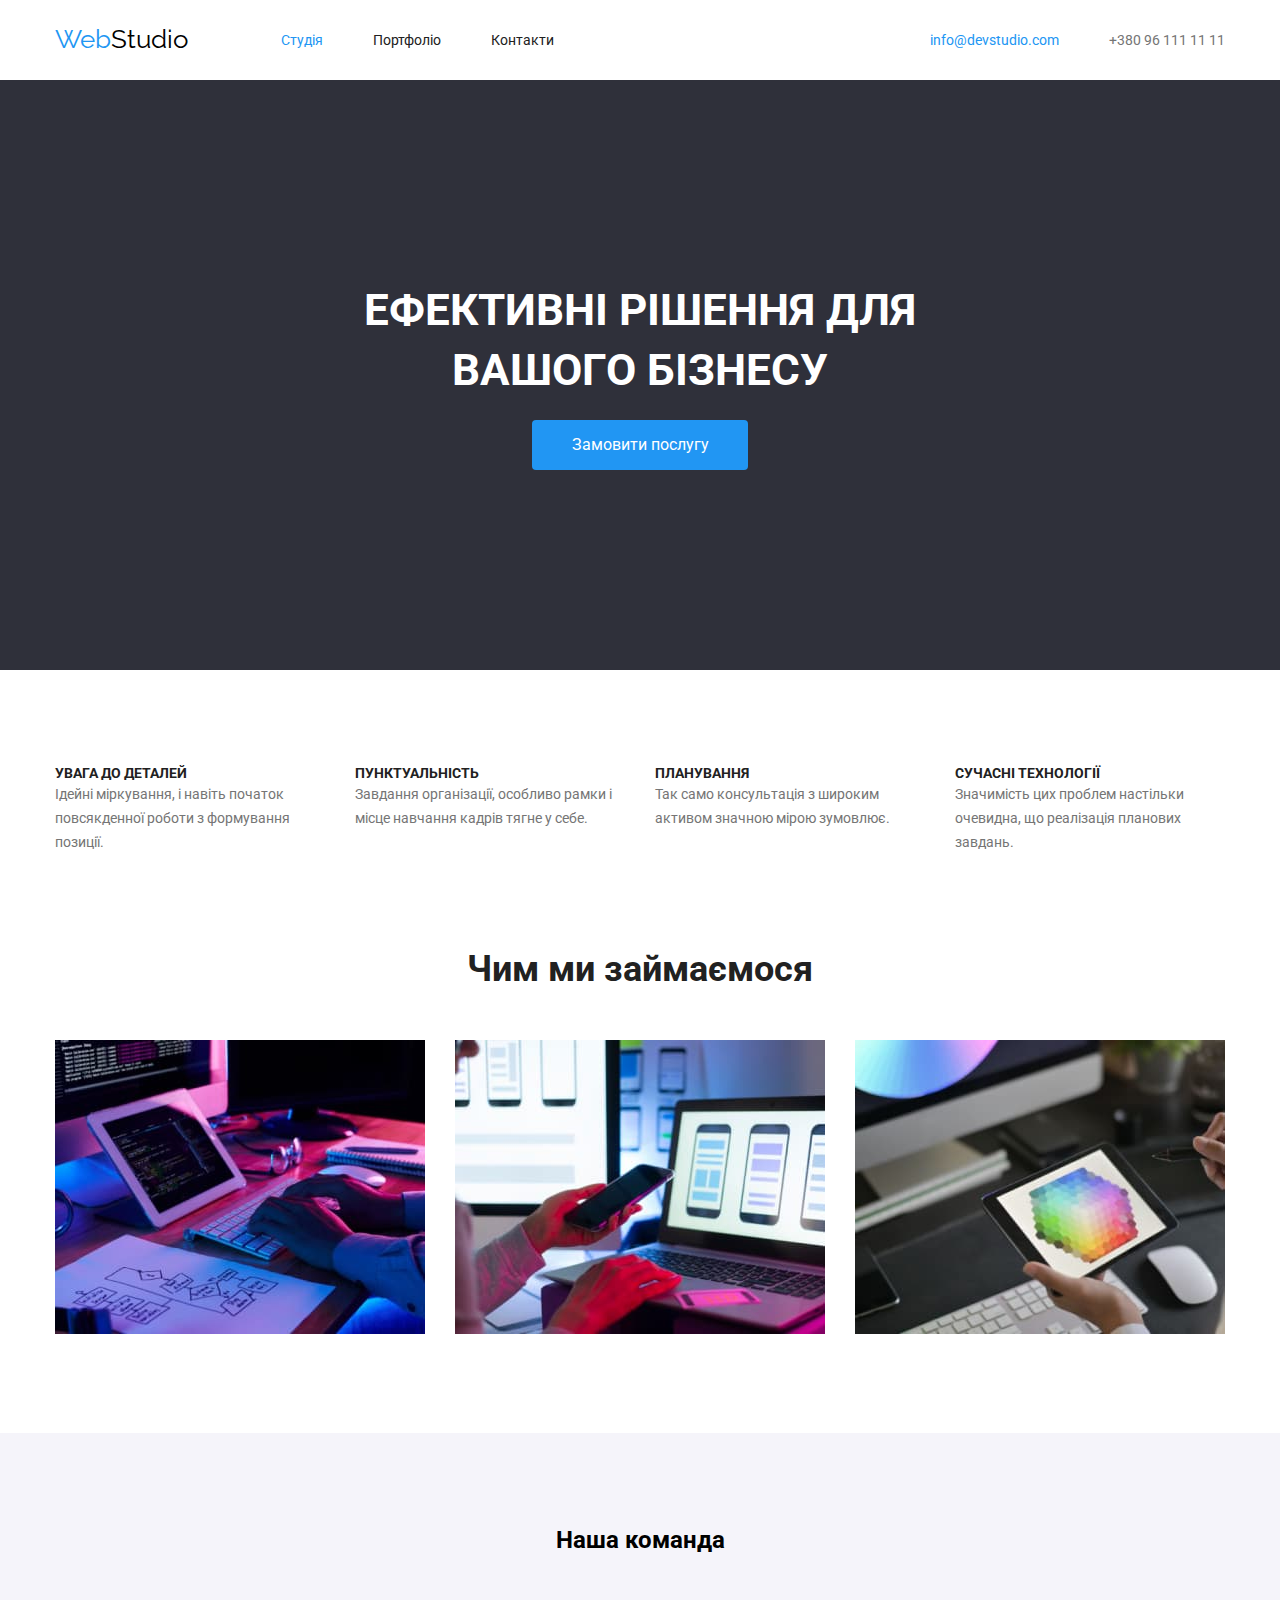
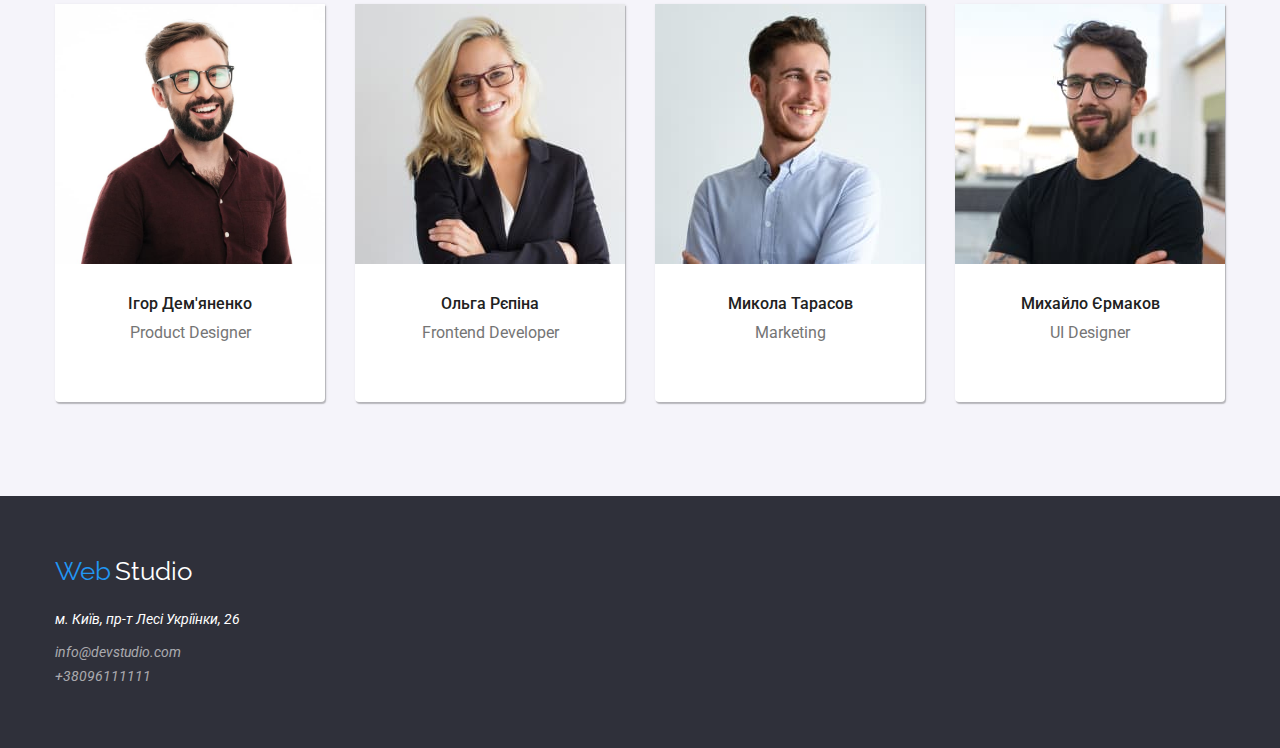
==== commit 56c3b74f: "Доробив те що ти мені казав)))" ====
--- a/index.html
+++ b/index.html
@@ -129,7 +129,7 @@
       <section class="section section_team">
         <h2 class="team_tekst">Наша команда</h2>
         <div class="conteiner conteiner_our">
-          <ul class="list user_team">
+          <ul class="list user_team ">
             <li class="team_img">
               <img
                 class="our_img"
@@ -183,7 +183,7 @@
           rel="noopeper noreforrer nofollow"
         >
           <span class="web">Web</span>
-          <span class="webstudio">Studio</span></a
+          <span class="web_studio">Studio</span></a
         >
         <address>
           <ul class="footer_list list">
@@ -196,7 +196,7 @@
                 м. Київ, пр-т Лесі Укріїнки, 26
               </a>
             </li>
-            <li class="footer_">
+            <li class="footer_mel">
               <a
                 class="footer_mail"
                 href="mailto:info@devstudio.com"
@@ -204,7 +204,7 @@
                 >info@devstudio.com</a
               >
             </li>
-            <li class="footer_">
+            <li class="footer_mel">
               <a class="footer_tel" href="tel:+380961111111">+38096111111</a>
             </li>
           </ul>
--- a/Styles/styles.css
+++ b/Styles/styles.css
@@ -14,6 +14,7 @@
 p,
 ol[class] {
   margin: 0;
+  text-decoration: none;
 }
 
 .list,
@@ -45,11 +46,14 @@
   padding-left: 15px;
   padding-right: 15px;
   /* border: 1px solid red; */
-  /* text-align: center; */
 }
 
 .line {
   border: 1px solid #ececec;
+}
+
+a {
+  text-decoration: none;
 }
 
 /* Header */
@@ -125,6 +129,13 @@
   color: #000000;
 }
 
+.web_studio {
+  font-family: "Raleway";
+  font-size: 26px;
+  line-height: calc(31 / 26);
+  color: #ffffff;
+}
+
 .studio {
   font-size: 14px;
   line-height: calc(16 / 14);
@@ -173,9 +184,10 @@
 
 .hero_title {
   margin: auto;
+  text-transform: uppercase;
   width: 600px;
   padding-top: 200px;
-  margin-bottom: 20px;
+  padding-bottom: 20px;
   text-align: center;
   font-size: 44px;
   line-height: calc(60 / 44);
@@ -224,7 +236,7 @@
 .description-list {
   margin-bottom: 10px;
   width: 270px;
-  font-weight: 400;
+  font-weight: 700;
   font-size: 14px;
   line-height: calc(16 / 14);
   color: #212121;
@@ -264,40 +276,53 @@
   margin-right: 30px;
 }
 
+.about_img {
+  padding-bottom: 94px;
+}
+
 /* Our team */
 
 .section_team {
-  margin-bottom: 94px;
+  /* margin-bottom: 94px; */
   background-color: #f5f4fa;
 }
 
 .team_tekst {
-  margin-top: 94px;
-  margin-bottom: 94px;
+  padding-top: 94px;
+  padding-bottom: 50px;
   text-align: center;
 }
 
 .user_team {
   display: flex;
   /* background-color: #2196f3; */
+  text-align: center;
+  padding-bottom: 94px;
 }
 
 .team_img {
+  padding-bottom: 30px;
   width: 270px;
   background-color: #ffffff;
 }
 
+.team_img {
+  border-radius: 0px 0px 4px 4px;
+  box-shadow: 1px 1px 3px rgba(0, 0, 0, 0.12), 1px 2px 1px rgba(0, 0, 0, 0.2);
+}
+
 .team_img:not(:last-child) {
   margin-right: 30px;
 }
 
 .our_img {
+  padding-bottom: 30px;
   display: block;
   background-color: #fff;
 }
 
 .name {
-  margin: 10px;
+  padding-bottom: 10px;
   font-weight: 500;
   font-size: 16px;
   line-height: calc(19 / 16);
@@ -305,6 +330,7 @@
 }
 
 .team_work {
+  padding-bottom: 30px;
   font-weight: 400;
   font-size: 16px;
   line-height: calc(19 / 16);
@@ -314,48 +340,47 @@
 /* Section Portfolio */
 
 .section_portfolio {
-  background-color: #F5F5F5;;
+  background-color: #ffff;
 }
 
 .conteiner_portfolio {
-  /* display: flex; */
   justify-content: end;
-  /* align-items: center; */
-  margin-top: 160px;
+  margin-top: 94px;
   border: 0px;
   /* background-color: #2196f3; */
 }
 
 .list_portfolio {
   display: flex;
-  margin-left: 312px;
-  /* justify-content: end; */
-  /* align-items: center; */
+  /* margin-left: 312px; */
   margin-bottom: 34px;
-  /* background-color: tomato; */
-}
-
-.section_portfolio {
-  /* justify-content: center; */
-  /* text-align: center; */
-  display: flex;
-}
-
-.section_portfolio:not(:last-child) {
+  justify-content: center;
+  text-align: center;
+}
+
+.link_portfolio {
+  display: flex;
+}
+
+.link_portfolio:not(:last-child) {
   margin-right: 8px;
 }
 
 .img_portfolio {
   display: flex;
   flex-wrap: wrap;
-  /* background-color: red; */
+}
+
+.portfolio_tekst {
+  /* padding: 20px 24px; */
 }
 
 .portfolio_list {
   width: 370px;
+  border: 1px solid #eeeeee;
   margin-right: 30px;
   margin-bottom: 8px;
-  background-color:#EEEE;
+  background-color: #ffffff;
 }
 
 .portfolio_list:nth-child(3n) {
@@ -363,8 +388,7 @@
 }
 
 .button_listen {
-  width: 73px;
-  height: 38px;
+  padding: 6px 25px;
   background-color: #2196f3;
   border: #2196f3;
   border-radius: 4px;
@@ -372,32 +396,43 @@
 }
 
 .button_active {
-  width: 23px;
-  height: 26px;
+  font-weight: 500;
+  font-size: 16px;
+  line-height: calc(26 / 16);
+  text-align: center;
   color: #fff;
 }
 
 .button_portfolio {
-  height: 38px;
+  border-radius: 4px;
+  padding: 6px 22px;
+  background-color: #f5f4fa;
+  border: #f5f4fa;
+  cursor: pointer;
+}
+
+.button_prtfl {
   font-weight: 500;
   font-size: 16px;
   line-height: calc(26 / 16);
-  color: #212121;
-  border-radius: 4px;
+  text-align: center;
+  color: #212121;
   border: #212121;
-  cursor: pointer;
 }
 
 .about_name {
+  padding-left: 24px;
   padding-top: 20px;
   font-weight: 700;
   font-size: 18px;
   line-height: calc(36 / 18);
   color: #212121;
+  text-decoration: none;
 }
 
 .about_text {
   padding-top: 4px;
+  padding-left: 24px;
   padding-bottom: 20px;
   font-weight: 400;
   font-size: 16px;
@@ -408,13 +443,10 @@
 /* Footer */
 
 .conteiner_footer {
-  /* flex-direction: row; */
-  /* margin-top: 60px; */
 }
 
 .footer {
   background: #2f303a;
-  /* height: 252px; */
 }
 
 .footer_web {
@@ -429,7 +461,6 @@
 }
 
 .footer_href {
-  /* margin-bottom: 9px; */
 }
 
 .footer_href:not(:last-child) {
